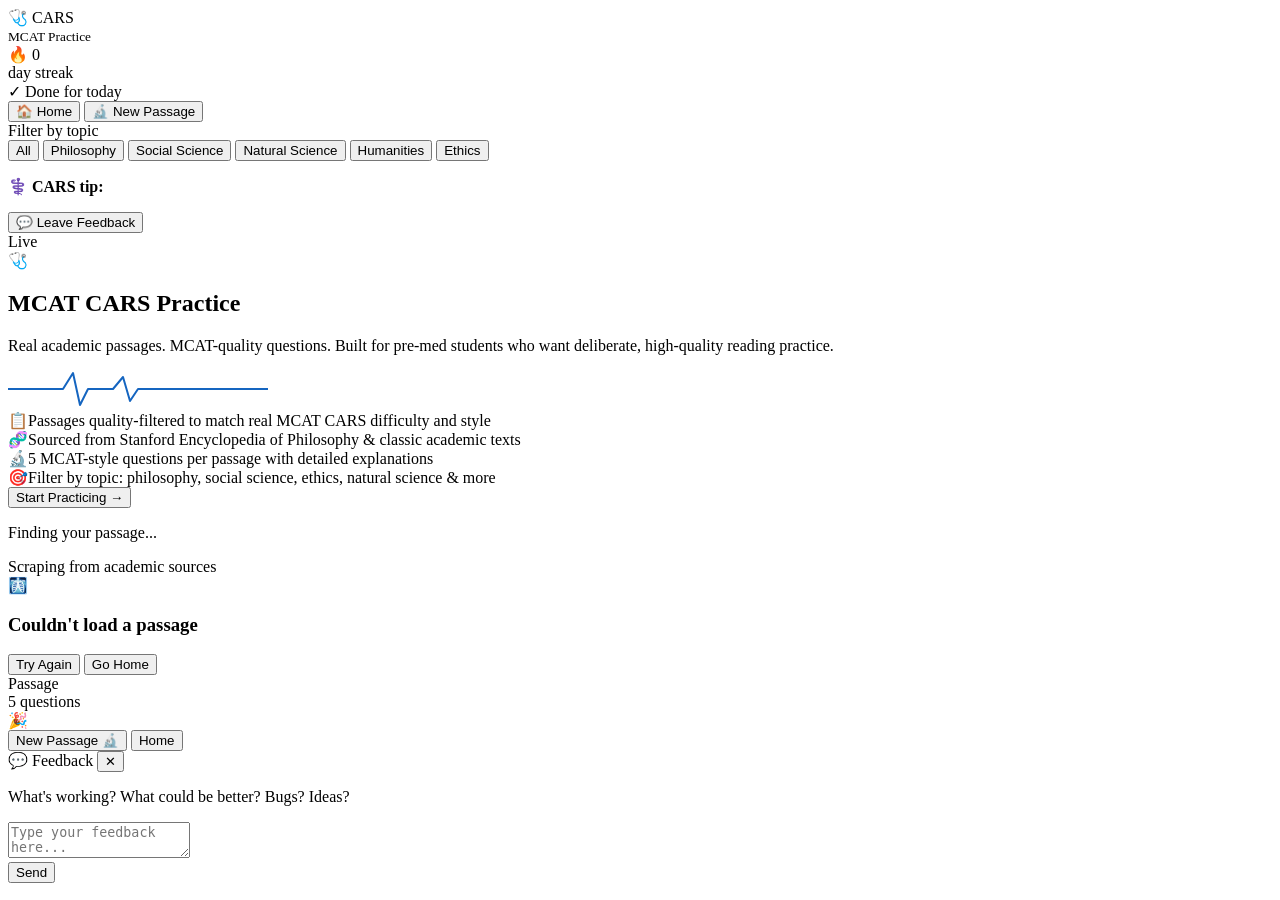
==== frontend/index.html @ 0d240aa5 "Add full app: FastAPI backend, scraper, question generator, frontend UI - FastAPI backend with passa" ====
<!DOCTYPE html>
<html lang="en">
<head>
  <meta charset="UTF-8" />
  <meta name="viewport" content="width=device-width, initial-scale=1.0" />
  <title>CARS Practice</title>
  <link rel="preconnect" href="https://fonts.googleapis.com">
  <link rel="preconnect" href="https://fonts.gstatic.com" crossorigin>
  <link href="https://fonts.googleapis.com/css2?family=Playfair+Display:ital,wght@0,500;0,700;1,500&family=Inter:wght@400;500;600&family=Lora:ital@0;1&display=swap" rel="stylesheet">
  <link rel="stylesheet" href="/static/style.css" />
</head>
<body>

  <div class="app-wrapper">

    <!-- Sidebar -->
    <aside class="sidebar">
      <div class="logo">
        <span class="logo-icon">🩺</span>
        <span class="logo-text">CARS<br><small>MCAT Practice</small></span>
      </div>

      <div class="streak-card">
        <div class="streak-top">
          <span class="streak-fire">🔥</span>
          <span class="streak-number" id="streak-number">0</span>
        </div>
        <div class="streak-label" id="streak-label">day streak</div>
        <div class="streak-done hidden" id="streak-done">✓ Done for today</div>
      </div>

      <nav class="sidebar-nav">
        <button class="nav-btn active" onclick="setNavActive(this); goHome()">
          <span>🏠</span> Home
        </button>
        <button class="nav-btn" onclick="setNavActive(this); loadPassage(true)">
          <span>🔬</span> New Passage
        </button>
      </nav>

      <div class="topic-filters">
        <div class="filter-label">Filter by topic</div>
        <button class="filter-btn active" onclick="setTopic('all', this)">All</button>
        <button class="filter-btn" onclick="setTopic('philosophy', this)">Philosophy</button>
        <button class="filter-btn" onclick="setTopic('social science', this)">Social Science</button>
        <button class="filter-btn" onclick="setTopic('natural science', this)">Natural Science</button>
        <button class="filter-btn" onclick="setTopic('humanities', this)">Humanities</button>
        <button class="filter-btn" onclick="setTopic('ethics', this)">Ethics</button>
      </div>

      <div class="sidebar-tip">
        <p>⚕️ <strong>CARS tip:</strong><br><span id="cars-tip"></span></p>
      </div>

      <button class="feedback-btn" onclick="openFeedback()">
        💬 Leave Feedback
      </button>
    </aside>

    <!-- Main content -->
    <div class="main-content">

      <!-- Top bar -->
      <div class="topbar">
        <div class="topbar-left">
          <span id="mode-badge" class="mode-badge">Live</span>
          <span id="topic-label" class="topic-label"></span>
        </div>
        <div class="topbar-right">
          <a id="source-link-top" href="#" target="_blank" class="source-link-top"></a>
        </div>
      </div>

      <!-- Welcome -->
      <div id="welcome" class="welcome-state">
        <div class="welcome-card">
          <div class="welcome-icon">🩺</div>
          <h2>MCAT CARS Practice</h2>
          <p>Real academic passages. MCAT-quality questions. Built for pre-med students who want deliberate, high-quality reading practice.</p>

          <!-- EKG animation -->
          <svg class="welcome-ekg" width="260" height="36" viewBox="0 0 260 36">
            <polyline class="ekg-path" points="0,18 40,18 55,18 65,2 72,34 80,18 95,18 105,18 115,6 122,30 130,18 260,18"
              fill="none" stroke="#1565C0" stroke-width="2" stroke-linecap="round" stroke-linejoin="round"/>
          </svg>

          <div class="welcome-features">
            <div class="feature"><span>📋</span><span>Passages quality-filtered to match real MCAT CARS difficulty and style</span></div>
            <div class="feature"><span>🧬</span><span>Sourced from Stanford Encyclopedia of Philosophy &amp; classic academic texts</span></div>
            <div class="feature"><span>🔬</span><span>5 MCAT-style questions per passage with detailed explanations</span></div>
            <div class="feature"><span>🎯</span><span>Filter by topic: philosophy, social science, ethics, natural science &amp; more</span></div>
          </div>
          <button onclick="loadPassage(true)" class="btn-primary btn-large">Start Practicing →</button>
        </div>
      </div>

      <!-- Loading -->
      <div id="loading" class="loading-state hidden">
        <div class="loading-card">
          <div class="spinner"></div>
          <p id="loading-msg">Finding your passage...</p>
          <span class="loading-sub">Scraping from academic sources</span>
        </div>
      </div>

      <!-- Error -->
      <div id="error" class="error-state hidden">
        <div class="error-card">
          <span class="error-icon">🩻</span>
          <h3>Couldn't load a passage</h3>
          <p id="error-msg"></p>
          <div class="error-actions">
            <button onclick="loadPassage(true)" class="btn-primary">Try Again</button>
            <button onclick="goHome()" class="btn-secondary">Go Home</button>
          </div>
        </div>
      </div>

      <!-- Content -->
      <div id="content" class="content-grid hidden">

        <!-- Passage column -->
        <div class="passage-col">
          <div class="passage-card">
            <div class="passage-card-header">
              <span class="card-label">Passage</span>
              <span id="source-badge" class="source-badge"></span>
            </div>
            <div id="passage-text" class="passage-text"></div>
          </div>
        </div>

        <!-- Questions column -->
        <div class="questions-col">
          <div class="progress-card" id="progress-card">
            <div class="progress-header">
              <span id="progress-label">5 questions</span>
              <span id="score-inline"></span>
            </div>
            <div class="progress-bar-track">
              <div class="progress-bar-fill" id="progress-fill" style="width:0%"></div>
            </div>
          </div>

          <div id="questions"></div>

          <div id="results-card" class="results-card hidden">
            <div id="confetti-container"></div>
            <div class="results-emoji" id="results-emoji">🎉</div>
            <div class="results-score" id="final-score"></div>
            <div class="results-msg" id="results-msg"></div>
            <div class="results-streak" id="results-streak"></div>
            <div class="results-btns">
              <button onclick="loadPassage(true)" class="btn-primary">New Passage 🔬</button>
              <button onclick="goHome()" class="btn-secondary">Home</button>
            </div>
          </div>
        </div>

      </div>
    </div>
  </div>

  <!-- Feedback modal -->
  <div id="feedback-overlay" class="feedback-overlay hidden">
    <div class="feedback-modal">
      <div class="feedback-header">
        <span>💬 Feedback</span>
        <button onclick="closeFeedback()" class="close-btn">✕</button>
      </div>
      <p class="feedback-sub">What's working? What could be better? Bugs? Ideas?</p>
      <textarea id="feedback-text" class="feedback-textarea" placeholder="Type your feedback here..."></textarea>
      <div class="feedback-actions">
        <span id="feedback-status" class="feedback-status"></span>
        <button onclick="submitFeedback()" class="btn-primary" id="feedback-submit">Send</button>
      </div>
    </div>
  </div>

  <script src="/static/app.js"></script>
</body>
</html>
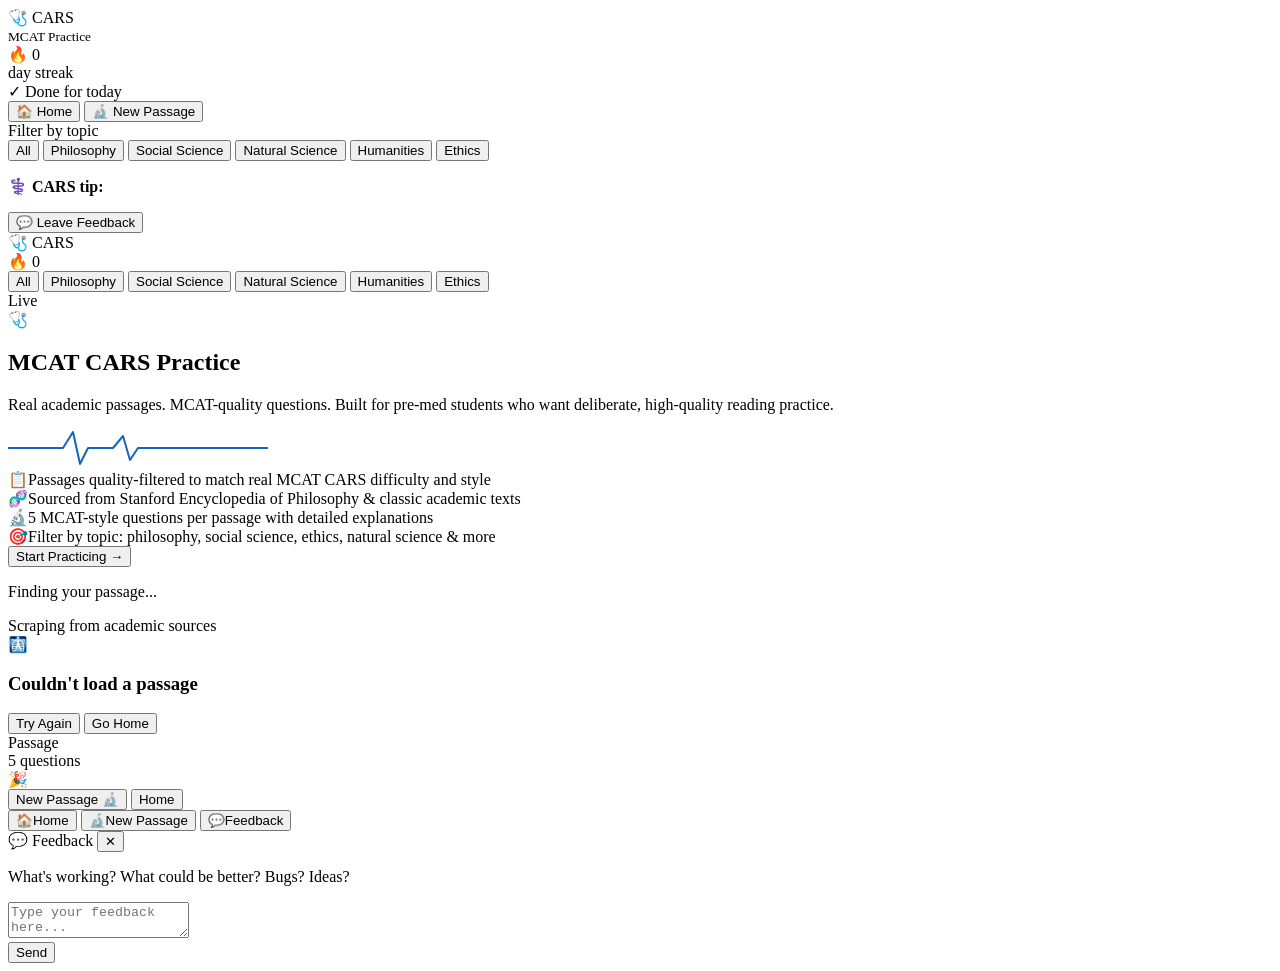
==== commit 9f478077: "Add mobile-responsive layout with bottom nav and filter strip Co-Authored-By: Claude Sonnet 4.6 <nor" ====
--- a/frontend/index.html
+++ b/frontend/index.html
@@ -60,6 +60,28 @@
     <!-- Main content -->
     <div class="main-content">
 
+      <!-- Mobile header -->
+      <div class="mobile-header">
+        <div class="mobile-logo">
+          <span>🩺</span>
+          <span class="mobile-logo-text">CARS</span>
+        </div>
+        <div class="mobile-streak">
+          <span>🔥</span>
+          <span id="mobile-streak-number">0</span>
+        </div>
+      </div>
+
+      <!-- Mobile topic filter strip -->
+      <div class="mobile-filters">
+        <button class="filter-btn active" onclick="setTopic('all', this); syncFilters(this, 0)">All</button>
+        <button class="filter-btn" onclick="setTopic('philosophy', this); syncFilters(this, 1)">Philosophy</button>
+        <button class="filter-btn" onclick="setTopic('social science', this); syncFilters(this, 2)">Social Science</button>
+        <button class="filter-btn" onclick="setTopic('natural science', this); syncFilters(this, 3)">Natural Science</button>
+        <button class="filter-btn" onclick="setTopic('humanities', this); syncFilters(this, 4)">Humanities</button>
+        <button class="filter-btn" onclick="setTopic('ethics', this); syncFilters(this, 5)">Ethics</button>
+      </div>
+
       <!-- Top bar -->
       <div class="topbar">
         <div class="topbar-left">
@@ -161,6 +183,19 @@
     </div>
   </div>
 
+  <!-- Mobile bottom nav -->
+  <nav class="mobile-bottom-nav">
+    <button class="mobile-nav-btn active" id="mnav-home" onclick="mobileNav('home', this)">
+      <span>🏠</span><span>Home</span>
+    </button>
+    <button class="mobile-nav-btn" id="mnav-new" onclick="mobileNav('new', this)">
+      <span>🔬</span><span>New Passage</span>
+    </button>
+    <button class="mobile-nav-btn" id="mnav-feedback" onclick="openFeedback()">
+      <span>💬</span><span>Feedback</span>
+    </button>
+  </nav>
+
   <!-- Feedback modal -->
   <div id="feedback-overlay" class="feedback-overlay hidden">
     <div class="feedback-modal">
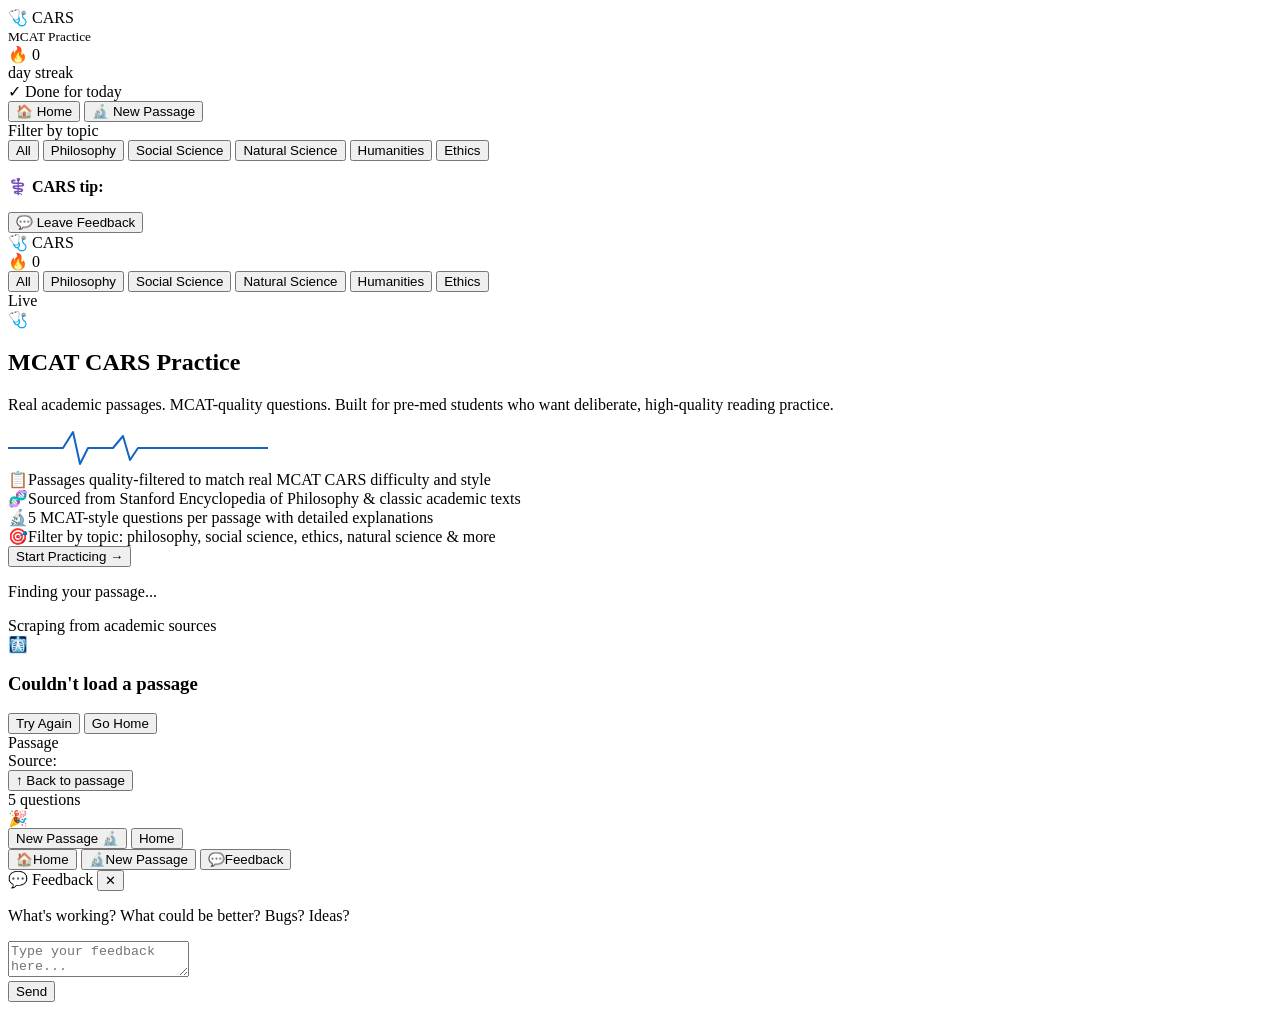
==== commit 7560fbbc: "Fix 4 bugs from audit: explanations, back button, session restore, missing CSS - Remove 'hidden' cla" ====
--- a/frontend/index.html
+++ b/frontend/index.html
@@ -40,12 +40,12 @@
 
       <div class="topic-filters">
         <div class="filter-label">Filter by topic</div>
-        <button class="filter-btn active" onclick="setTopic('all', this)">All</button>
-        <button class="filter-btn" onclick="setTopic('philosophy', this)">Philosophy</button>
-        <button class="filter-btn" onclick="setTopic('social science', this)">Social Science</button>
-        <button class="filter-btn" onclick="setTopic('natural science', this)">Natural Science</button>
-        <button class="filter-btn" onclick="setTopic('humanities', this)">Humanities</button>
-        <button class="filter-btn" onclick="setTopic('ethics', this)">Ethics</button>
+        <button class="filter-btn active" onclick="setTopic('all', this); syncFilters(this, 0)">All</button>
+        <button class="filter-btn" onclick="setTopic('philosophy', this); syncFilters(this, 1)">Philosophy</button>
+        <button class="filter-btn" onclick="setTopic('social science', this); syncFilters(this, 2)">Social Science</button>
+        <button class="filter-btn" onclick="setTopic('natural science', this); syncFilters(this, 3)">Natural Science</button>
+        <button class="filter-btn" onclick="setTopic('humanities', this); syncFilters(this, 4)">Humanities</button>
+        <button class="filter-btn" onclick="setTopic('ethics', this); syncFilters(this, 5)">Ethics</button>
       </div>
 
       <div class="sidebar-tip">
@@ -122,6 +122,14 @@
           <div class="spinner"></div>
           <p id="loading-msg">Finding your passage...</p>
           <span class="loading-sub">Scraping from academic sources</span>
+        </div>
+        <div id="skeleton-screen" class="skeleton-screen hidden">
+          <div class="skeleton skeleton-passage"></div>
+          <div class="skeleton skeleton-question"></div>
+          <div class="skeleton skeleton-question"></div>
+          <div class="skeleton skeleton-question"></div>
+          <div class="skeleton skeleton-question"></div>
+          <div class="skeleton skeleton-question"></div>
         </div>
       </div>
 
@@ -149,8 +157,14 @@
               <span id="source-badge" class="source-badge"></span>
             </div>
             <div id="passage-text" class="passage-text"></div>
-          </div>
-        </div>
+            <div id="passage-source-footer" class="passage-source-footer">
+              <span>Source: </span><a id="passage-source-link" href="#" target="_blank" rel="noopener"></a>
+            </div>
+          </div>
+        </div>
+
+        <!-- Back to passage button (mobile) -->
+        <button id="back-to-passage-btn" class="back-to-passage">↑ Back to passage</button>
 
         <!-- Questions column -->
         <div class="questions-col">
